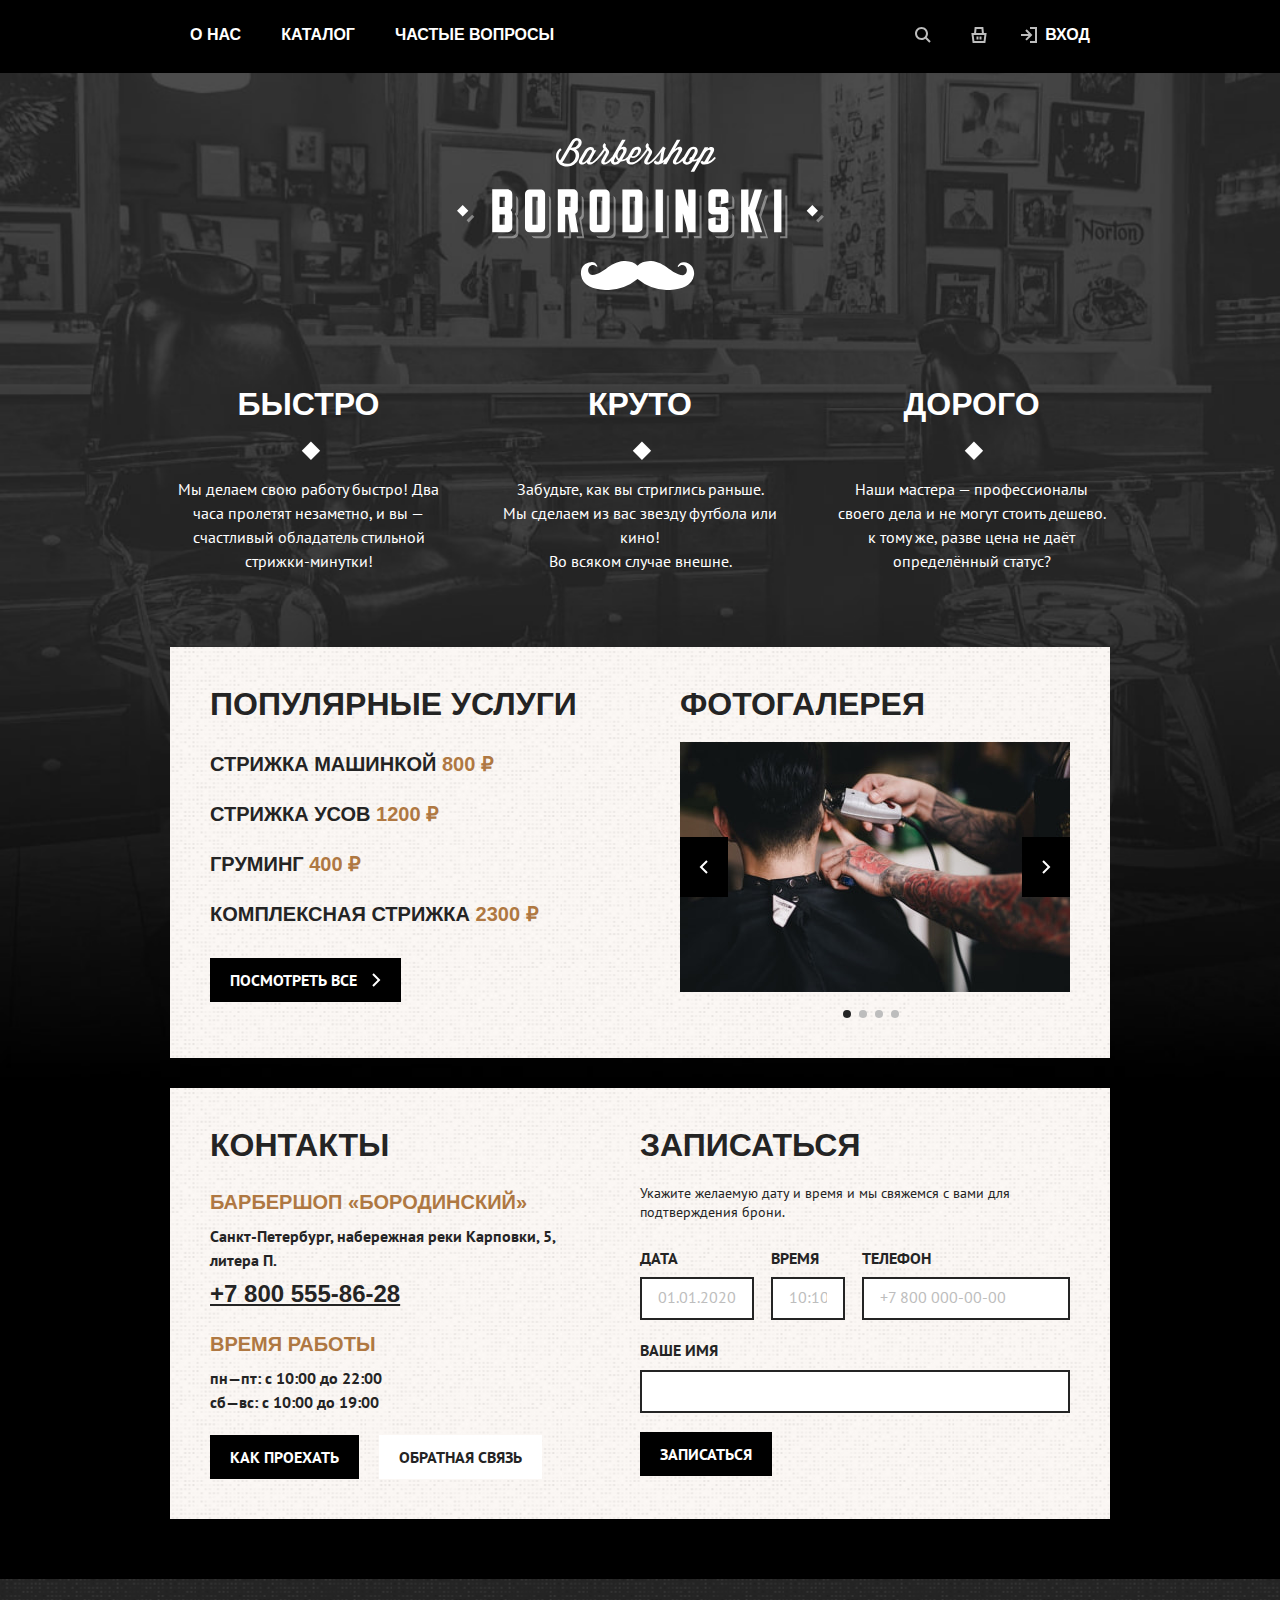
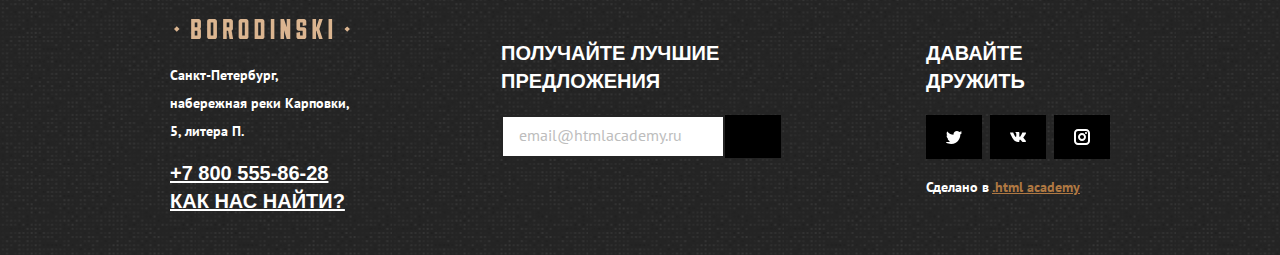
==== index.html @ 1efdefbc "Add icons to social buttons" ====
<!DOCTYPE html>
<html lang="ru">
  <head>
    <meta charset="utf-8">
    <meta name="viewport" content="width=device-width, initial-scale=1.0">
    <title>Барбершоп «Бородинский»</title>
    <link rel="stylesheet" href="/styles/styles.css">
  </head>

  <body>
    <header class="page-header">
      <nav class="nav">
        <h2 class="visually-hidden">Навигация по сайту</h2>

        <ul class="nav-list">
          <li class="nav-item">
            <a class="nav-link" href="#">О нас</a>
          </li>
          <li class="nav-item">
            <a class="nav-link" href="catalog.html">Каталог</a>
          </li>
          <li class="nav-item">
            <a class="nav-link" href="#">Частые вопросы</a>
          </li>
        </ul>

        <ul class="nav-list user-nav">
          <li class="nav-item">
            <a class="nav-link" href="#">
              <svg width="16" height="16" viewBox="0 0 16 16" fill="#bdbdbd" xmlns="http://www.w3.org/2000/svg">
                <g clip-path="url(#clip0_0_267)">
                <path fill-rule="evenodd" clip-rule="evenodd" d="M11 6.5C11 8.98528 8.98528 11 6.5 11C4.01472 11 2 8.98528 2 6.5C2 4.01472 4.01472 2 6.5 2C8.98528 2 11 4.01472 11 6.5ZM10.3347 11.7489C9.25973 12.5356 7.9341 13 6.5 13C2.91015 13 0 10.0899 0 6.5C0 2.91015 2.91015 0 6.5 0C10.0899 0 13 2.91015 13 6.5C13 7.9341 12.5356 9.25973 11.7489 10.3347L15.7071 14.2929L14.2929 15.7071L10.3347 11.7489Z"/>
                </g>
                <defs>
                <clipPath id="clip0_0_267">
                <rect width="16" height="16" fill="white"/>
                </clipPath>
                </defs>
              </svg>
              <span class="visually-hidden">Поиск</span>
            </a>
          </li>
          <li class="nav-item">
            <a class="nav-link" href="#">
              <svg width="16" height="16" viewBox="0 0 16 16" fill="#bdbdbd" xmlns="http://www.w3.org/2000/svg">
                <g clip-path="url(#clip0_0_392)">
                <path fill-rule="evenodd" clip-rule="evenodd" d="M3.09068 6L3.5759 0.90519L3.66211 0H4.5714H11.4285H12.3378L12.424 0.905191L12.9093 6H14.5H15.6328L15.4922 7.12403L14.4922 15.124L14.3828 16H13.5H2.49997H1.61719L1.50769 15.124L0.507692 7.12403L0.367188 6H1.49997H3.09068ZM5.09973 6H10.9002L10.5193 2H5.48068L5.09973 6ZM3.38275 14L2.63275 8H13.3672L12.6172 14H3.38275ZM8.49997 9.5V12.5H10.5V9.5H8.49997ZM5.49997 12.5L5.49997 9.5H7.49997L7.49997 12.5H5.49997Z"/>
                </g>
                <defs>
                <clipPath id="clip0_0_392">
                <rect width="16" height="16" fill="white"/>
                </clipPath>
                </defs>
              </svg>
              <span class="visually-hidden">Корзина</span>
            </a>
          </li>
          <li class="nav-item">
            <a class="nav-link login-link" href="#">Вход
              <svg class="navigation-icon" width="16" height="16" viewBox="0 0 16 16" fill="#bdbdbd" xmlns="http://www.w3.org/2000/svg">
                <g clip-path="url(#clip0_155308_415)">
                  <path fill-rule="evenodd" clip-rule="evenodd" d="M9 2H14V14H9V16H15H16V15V1V0H15H9V2ZM4.29289 3.70711L7.53553 6.94975H0V8.94975H7.53553L4.29289 12.1924L5.70711 13.6066L10.6569 8.65685L11.364 7.94975L10.6569 7.24264L5.70711 2.29289L4.29289 3.70711Z"/>
                </g>
                <defs>
                  <clipPath id="clip0_155308_415">
                  <rect width="16" height="16"/>
                  </clipPath>
                </defs>
              </svg>
            </a>
          </li>
        </ul>
      </nav>
    </header>

    <main class="index-main main-container">
      <div class="page-container">
        <h1 class="visually-hidden">Сайт Барбершопа «Бородинского»</h1>
        <img class="main-logo" src="/images/logo-main.svg" width="367" height="152" alt="Логотип сайта">

        <section class="advantages">
          <h2 class="visually-hidden">Наши преимущества</h2>

          <ul class="advantages-list">
            <li class="advantages-item">
              <h3 class="advantages-title">Быстро</h3>
              <p class="advantages-desc">Мы делаем свою работу быстро! Два часа пролетят незаметно, и вы — счастливый обладатель стильной стрижки-минутки!</p>
            </li>
            <li class="advantages-item">
              <h3 class="advantages-title">Круто</h3>
              <p class="advantages-desc">Забудьте, как вы стриглись раньше.<br> Мы сделаем из вас звезду футбола или кино!<br> Во всяком случае внешне.</p>
            </li>
            <li class="advantages-item">
              <h3 class="advantages-title">Дорого</h3>
              <p class="advantages-desc">Наши мастера — профессионалы своего дела и не могут стоить дешево. к тому же, разве цена не даёт определённый статус?</p>
            </li>
          </ul>
        </section>

        <div class="section-container">
          <section class="services">
            <h2 class="section-title">Популярные услуги</h2>

            <ul class="services-list">
              <li class="services-item">
                <span class="service-name">Стрижка машинкой</span>
                <span class="service-price">800 ₽</span>
              </li>
              <li class="services-item">
                <span class="service-name">Стрижка усов</span>
                <span class="service-price">1200 ₽</span>
              </li>
              <li class="services-item">
                <span class="service-name">Груминг</span>
                <span class="service-price">400 ₽</span>
              </li>
              <li class="services-item">
                <span class="service-name">Комплексная стрижка</span>
                <span class="service-price">2300 ₽</span>
              </li>
            </ul>

            <a class="button button-all" href="#">Посмотреть все</a>
          </section>

          <section class="gallery">
            <h2 class="section-title">Фотогалерея</h2>

            <div class="img-container">
              <img src="/images/example-photo.jpg" width="390" height="250" alt="Примеры работы">

              <div class="slider-buttons-container">
                <button class="slider-button slider-button-prev"></button>
                <button class="slider-button slider-button-next"></button>
              </div>
            </div>

            <ol class="gallery-pag">
              <li class="gallery-pag-item">
                <button class="pag-button pag-button-current" type="button">
                  <span class="visually-hidden">Первое фото</span>
                </button>
              </li>
              <li class="gallery-pag-item">
                <button class="pag-button" type="button">
                  <span class="visually-hidden">Второе фото</span>
                </button>
              </li>
              <li class="gallery-pag-item">
                <button class="pag-button" type="button">
                  <span class="visually-hidden">Третье фото</span>
                </button>
              </li>
              <li class="gallery-pag-item">
                <button class="pag-button" type="button">
                  <span class="visually-hidden">Четвертое фото</span>
                </button>
              </li>
            </ol>
          </section>
        </div>

        <div class="section-container">
          <section class="contacts">
            <h2 class="section-title">Контакты</h2>

            <h3 class="contacts-subtitle">Барбершоп «Бородинский»</h3>
            <address class="contacts-address">
              <p class="address-text">Санкт-Петербург, набережная реки Карповки, 5, литера П.</p>
              <a class="address-phone" href="tel:+78005558628">+7 800 555-86-28</a>
            </address>

            <h3 class="contacts-subtitle">Время работы</h3>
            <ul class="schedule-list">
              <li class="schedule-item">пн—пт: с 10:00 до 22:00</li>
              <li class="schedule-item">сб—вс: с 10:00 до 19:00</li>
            </ul>

            <a class="button" href="#" target="_blank">Как проехать</a>

            <a class="button button-feedback" href="#" target="_blank">Обратная связь</a>
          </section>

          <section class="appointment">
            <h2 class="section-title">Записаться</h2>
            <p class="appointment-desc">Укажите желаемую дату и время и мы свяжемся с вами для подтверждения брони.</p>

            <form class="appointment-form"  action="http://echo.htmlacademy.ry" method="post">
              <div class="field-group">
                <label class="appointment-label" for="date">Дата
                  <span class="info-icon"></span>
                  <span class="visually-hidden">Дополнительная информация</span>
                </label>
                <input class="field" id="date" type="text" name="date" placeholder="01.01.2020">
              </div>

              <div class="field-group">
                <label class="appointment-label" for="time">Время
                  <span class="info-icon"></span>
                  <span class="visually-hidden">Дополнительная информация</span>
                </label>
                <input class="field" id="time" type="text" name="time" placeholder="10:10">
              </div>

              <div class="field-group">
                <label class="appointment-label" for="phone">Телефон</label>
                <input class="field" id="phone" type="text" name="phone" placeholder="+7 800 000-00-00" required>
              </div>

              <div class="field-group name-field">
                <label class="appointment-label" for="name">Ваше имя</label>
                <input class="field" id="name" type="text" name="name">
              </div>

              <button class="button" type="submit">Записаться</button>
            </form>
          </section>
        </div>
      </div>
    </main>

    <footer class="footer">
      <div class="footer-container">
        <section class="footer-contacts">
          <h2 class="visually-hidden">Наши контакты</h2>
          <img class="footer-logo" src="/images/logo-dark.svg" width="184" height="21" alt="Логотип Барбершопа «Бородинского»">

          <address class="footer-address">
            <p>Санкт-Петербург, набережная реки Карповки, 5, литера П.</p>
            <a href="tel:+78005558628">+7 800 555-86-28</a>
          </address>

          <a class="footer-map" href="#" target="_blank">Как нас найти?</a>
        </section>

        <section class="subscribe">
          <h2 class="visually-hidden">Подписка</h2>
          <p class="footer-title">Получайте лучшие предложения</p>

          <form class="subscribe-form" action="https://echo.htmlacademy.ru">
            <label class="visually-hidden" for="email">Введите ваш email</label>
            <input class="field" type="email" id="email" name="email" placeholder="email@htmlacademy.ru" required>

            <button class="button subscribe-button" type="submit">
              <span class="visually-hidden">Подписаться на предложения</span>
            </button>
          </form>
        </section>

        <section class="socials">
          <h2 class="visually-hidden">Социальные сети</h2>
          <p class="footer-title">Давайте дружить</p>

          <div class="socials-buttons">
            <a class="button button-tw" href="#" target="_blank">
              <svg width="16" height="13" viewBox="0 0 16 13" fill="#ffffff" xmlns="http://www.w3.org/2000/svg">
                <path d="M15.5185 1.50029C15.269 1.61093 15.0126 1.7043 14.7505 1.78011C15.0608 1.42925 15.2973 1.01641 15.4417 0.564652C15.474 0.463389 15.4405 0.352549 15.3573 0.286321C15.2741 0.220042 15.1586 0.212103 15.0671 0.266345C14.5106 0.596408 13.9102 0.833609 13.2806 0.972314C12.6465 0.352651 11.7852 0 10.8948 0C9.01523 0 7.4861 1.52908 7.4861 3.40855C7.4861 3.55658 7.49548 3.70379 7.51402 3.84894C5.1817 3.64416 3.0134 2.49781 1.52443 0.671343C1.47136 0.606242 1.38962 0.571157 1.30592 0.577867C1.22218 0.584423 1.14693 0.631648 1.10463 0.704227C0.802632 1.22242 0.642978 1.81509 0.642978 2.41811C0.642978 3.23942 0.936214 4.01869 1.4542 4.62759C1.2967 4.57304 1.14386 4.50487 0.997986 4.42389C0.91967 4.3803 0.824093 4.38097 0.74629 4.42558C0.668435 4.47019 0.619622 4.55225 0.617573 4.64193C0.617215 4.65704 0.617215 4.67215 0.617215 4.68747C0.617215 5.91343 1.27703 7.01717 2.28582 7.61875C2.19915 7.6101 2.11254 7.59755 2.02649 7.5811C1.93777 7.56415 1.84655 7.59524 1.78673 7.6629C1.7268 7.73051 1.70698 7.82476 1.73458 7.91081C2.10798 9.07658 3.06933 9.93406 4.23152 10.1955C3.26761 10.7992 2.16529 11.1155 1.00813 11.1155C0.766675 11.1155 0.52384 11.1013 0.286178 11.0731C0.168116 11.0591 0.0552263 11.1288 0.0150184 11.2411C-0.0251895 11.3534 0.0174257 11.4787 0.117869 11.543C1.60443 12.4962 3.32333 13 5.08864 13C8.55901 13 10.73 11.3635 11.9401 9.99066C13.449 8.27883 14.3144 6.013 14.3144 3.77421C14.3144 3.68068 14.313 3.58624 14.3101 3.49209C14.9055 3.04356 15.418 2.50072 15.8351 1.87681C15.8985 1.78205 15.8916 1.65682 15.8182 1.56959C15.7449 1.48231 15.6227 1.45409 15.5185 1.50029Z"/>
              </svg>
              <span class="visually-hidden">Твиттер</span>
            </a>
            <a class="button button-vk" href="#" target="_blank">
              <svg width="16" height="10" viewBox="0 0 16 10" fill="#ffffff" xmlns="http://www.w3.org/2000/svg">
                <path d="M15.9151 9.02702C15.8955 8.98052 15.8775 8.94297 15.8612 8.91257C15.5836 8.36534 15.0529 7.69293 14.2692 6.89534L14.2529 6.87746L14.2447 6.86852L14.2365 6.85958H14.2284C13.8724 6.4876 13.6471 6.23903 13.554 6.11206C13.3809 5.86885 13.3434 5.62206 13.4365 5.37348C13.5034 5.18571 13.7532 4.78691 14.1859 4.17888C14.4145 3.85699 14.5941 3.59768 14.728 3.40275C15.6897 2.00429 16.1061 1.11013 15.9771 0.720274L15.9281 0.629069C15.8955 0.573632 15.8089 0.523558 15.6701 0.47885C15.5314 0.432354 15.3534 0.425201 15.1362 0.455603L12.7376 0.473486C12.6984 0.459179 12.6429 0.459179 12.5711 0.47885C12.4992 0.496734 12.4633 0.505675 12.4633 0.505675L12.4208 0.528924L12.3882 0.555748C12.3604 0.573631 12.3294 0.605821 12.2967 0.652318C12.2641 0.697026 12.2363 0.750675 12.2135 0.811478C11.9522 1.54827 11.6551 2.2314 11.322 2.86447C11.1162 3.2418 10.9284 3.56907 10.7554 3.84626C10.5839 4.12345 10.4386 4.32731 10.3227 4.45786C10.2067 4.58841 10.1006 4.69392 10.0059 4.77261C9.9112 4.85129 9.83936 4.88527 9.78874 4.87275C9.73812 4.86023 9.69077 4.84772 9.64669 4.83699C9.56831 4.78155 9.50626 4.70823 9.45891 4.61345C9.41156 4.51866 9.3789 4.40064 9.36258 4.25757C9.34625 4.1145 9.33645 3.99111 9.33319 3.88739C9.32992 3.78367 9.33155 3.63702 9.33808 3.44925C9.34461 3.26148 9.34625 3.13272 9.34625 3.06655C9.34625 2.83586 9.35115 2.5837 9.35931 2.31367C9.36747 2.04363 9.37401 1.82903 9.38054 1.66987C9.38544 1.5125 9.3887 1.3444 9.3887 1.16735C9.3887 0.99031 9.3789 0.85261 9.35931 0.752464C9.33972 0.652318 9.31033 0.55396 9.27277 0.460967C9.23358 0.366186 9.17643 0.292865 9.10133 0.242792C9.02622 0.190931 8.93315 0.1498 8.82211 0.119398C8.52821 0.0460773 8.15266 0.00673414 7.6971 0.00136918C6.66353 -0.0111491 6.0006 0.0621721 5.7067 0.221333C5.59077 0.2875 5.48463 0.378705 5.38993 0.494946C5.29033 0.62907 5.27563 0.70239 5.34748 0.71312C5.68057 0.768558 5.91733 0.899106 6.05612 1.10476L6.10674 1.21385C6.14593 1.29254 6.18511 1.43381 6.22267 1.63411C6.26186 1.8344 6.28635 2.05615 6.29778 2.29936C6.32553 2.74286 6.32553 3.12378 6.29778 3.44031C6.27002 3.75684 6.24389 4.00363 6.2194 4.17888C6.19491 4.35593 6.15735 4.49899 6.10674 4.60808C6.05612 4.71717 6.02346 4.78512 6.00714 4.80837C5.99081 4.83341 5.97611 4.84772 5.96631 4.85308C5.89447 4.88348 5.81936 4.89958 5.74099 4.89958C5.66261 4.89958 5.56954 4.85666 5.45851 4.77261C5.34748 4.68677 5.23155 4.57053 5.11235 4.4221C4.99316 4.27366 4.85763 4.06443 4.70741 3.79618C4.55719 3.52794 4.40208 3.2114 4.24043 2.84659L4.10654 2.58191C4.02326 2.41202 3.90896 2.16345 3.76528 1.83797C3.62159 1.5125 3.4926 1.19776 3.38156 0.893741C3.33748 0.76677 3.27053 0.668413 3.18236 0.602245L3.13991 0.57542C3.11215 0.550383 3.06806 0.525347 3.00602 0.498522C2.9456 0.471697 2.88029 0.452026 2.81498 0.439508L0.532298 0.457391C0.298806 0.457391 0.140422 0.514617 0.0571486 0.630858L0.0244923 0.686296C0.00816409 0.716697 0 0.764982 0 0.832938C0 0.899106 0.0163282 0.981368 0.0506173 1.07973C0.383712 1.93812 0.746198 2.76432 1.13807 3.56191C1.52995 4.3595 1.86958 5.00151 2.15858 5.48793C2.44759 5.97436 2.7415 6.43395 3.04194 6.86494C3.34238 7.29771 3.53995 7.57311 3.63792 7.69472C3.73589 7.81633 3.811 7.90753 3.86651 7.96833L4.07551 8.18651C4.2094 8.33315 4.40534 8.50662 4.66333 8.71049C4.92131 8.91435 5.20705 9.11465 5.52219 9.31315C5.83569 9.50987 6.20144 9.6726 6.61781 9.796C7.03418 9.92118 7.43912 9.97125 7.83426 9.94621H8.79272C8.98703 9.92833 9.13398 9.86038 9.23358 9.74592L9.26624 9.69943C9.2891 9.66366 9.30869 9.60643 9.32829 9.53132C9.34788 9.45443 9.35768 9.37216 9.35768 9.28096C9.35278 9.01987 9.37074 8.78381 9.41156 8.57457C9.45238 8.36534 9.49973 8.20618 9.55362 8.10067C9.60587 7.99337 9.66628 7.90395 9.73323 7.83242C9.80017 7.7591 9.84752 7.71439 9.87528 7.70009C9.90304 7.68399 9.92426 7.67505 9.94223 7.6679C10.0761 7.61961 10.2329 7.66611 10.4125 7.80917C10.5937 7.95224 10.7619 8.12928 10.9203 8.33852C11.0787 8.54775 11.2681 8.78381 11.4901 9.0449C11.7122 9.306 11.9065 9.50092 12.0731 9.62968L12.2396 9.73877C12.3506 9.81209 12.496 9.87826 12.6723 9.93906C12.8503 9.99987 13.0054 10.016 13.1393 9.98377L15.2717 9.948C15.4824 9.948 15.6473 9.91045 15.7632 9.83355C15.8792 9.75665 15.9494 9.67439 15.9722 9.58319C15.9951 9.49198 15.9951 9.38826 15.9771 9.27202C15.9543 9.15399 15.9347 9.07173 15.9151 9.02702Z"/>
              </svg>
              <span class="visually-hidden">Вконтакте</span>
            </a>
            <a class="button button-insta" href="#" target="_blank">
              <svg width="16" height="16" viewBox="0 0 16 16" fill="#ffffff" xmlns="http://www.w3.org/2000/svg">
                <g clip-path="url(#clip0_0_655)">
                <path fill-rule="evenodd" clip-rule="evenodd" d="M12 2H4C2.89543 2 2 2.89543 2 4V12C2 13.1046 2.89543 14 4 14H12C13.1046 14 14 13.1046 14 12V4C14 2.89543 13.1046 2 12 2ZM4 0C1.79086 0 0 1.79086 0 4V12C0 14.2091 1.79086 16 4 16H12C14.2091 16 16 14.2091 16 12V4C16 1.79086 14.2091 0 12 0H4ZM6 8C6 9.10457 6.89543 10 8 10C9.10457 10 10 9.10457 10 8C10 6.89543 9.10457 6 8 6C6.89543 6 6 6.89543 6 8ZM8 4C5.79086 4 4 5.79086 4 8C4 10.2091 5.79086 12 8 12C10.2091 12 12 10.2091 12 8C12 5.79086 10.2091 4 8 4ZM12 5C12.5523 5 13 4.55228 13 4C13 3.44772 12.5523 3 12 3C11.4477 3 11 3.44772 11 4C11 4.55228 11.4477 5 12 5Z"/>
                </g>
                <defs>
                <clipPath id="clip0_0_655">
                <rect width="16" height="16" fill="white"/>
                </clipPath>
                </defs>
              </svg>
              <span class="visually-hidden">Инстаграм</span>
            </a>
          </div>

          <p class="copy">Сделано в
            <a href="#">.html academy</a>
          </p>
        </section>
      </div>
    </footer>
  </body>
</html>
---- styles/styles.css ----
@font-face {
  font-family: "PT Sans";
  font-style: normal;
  font-weight: 400;
  src: url("/fonts/ptsans-400.woff2") format("woff2");
  font-display: swap;
}

@font-face {
  font-family: "PT Sans";
  font-style: normal;
  font-weight: 700;
  src: url("/fonts/ptsans-700.woff2") format("woff2");
  font-display: swap;
}

@font-face {
  font-family: "PT Sans Narrow";
  font-style: normal;
  font-weight: 400;
  src: url("/fonts/ptsansnarrow-400.woff2") format("woff2");
  font-display: swap;
}

@font-face {
  font-family: "PT Sans Narrow";
  font-style: normal;
  font-weight: 700;
  src: url("/fonts/ptsansnarrow-700.woff2") format("woff2");
  font-display: swap;
}

img {
  max-width: 100%;
  object-fit: contain;
}

*,
*::before,
*::after {
  box-sizing: border-box;
}

:root {
  --basic-white: #ffffff;
  --basic-black: #000000;
  --basic-extra-light: #f6f6f6;
  --basic-dark: #595959;
  --basic-extra-dark: #242424;
  --basic-neutral: #bdbdbd;
  --special-neutral: #af7842;
  --special-dark: #814B18;
}

html {
  height: 100%;
}

body {
  min-width: 1020px;
  min-height: 100%;
  display: flex;
  flex-direction: column;
  margin: 0;

  font-family: "PT Sans", sans-serif;
  font-size: 16px;
  line-height: 150%;
  font-weight: 400;
  background-color: var(--basic-black);
  color: var(--basic-white);
}

.main-container {
  flex-grow: 1;
}

.button {
  display: inline-block;
  padding: 14px 20px;
  background-color: var(--basic-black);
  border: none;

  font-family: "PT Sans" ,sans-serif;
  font-size: 16px;
  line-height: 100%;
  font-weight: 700;
  color: var(--basic-white);
  text-align: center;
  text-decoration: none;
  text-transform: uppercase;
}

.visually-hidden {
  position: absolute;
  width: 1px;
  height: 1px;
  margin: -1px;
  padding: 0;
  border: 0;
  white-space: nowrap;
  clip:rect(0 0 0 0);
  clip-path: inset(100%);
  overflow: hidden;
}


/* Navigation */

.page-header {
  font-family: "PT Sans Narrow", sans-serif;
  font-weight: 700;
  line-height: 140%;
  text-transform: uppercase;
}

.nav {
  display: flex;
  width: 940px;
  margin: 0 auto;
}

.nav-list {
  display: flex;
  flex-wrap: wrap;
  max-width: 410px;
  margin: 0;
  padding: 0;
  list-style-type: none;
}

.nav-list:not(.user-nav) {
  margin-right: 20px;
}

.nav .logo {
  margin-right: 102px;
}

.user-nav {
  max-width: 270px;
  margin-left: auto;
}

.nav-link {
  position: relative;
  display: block;
  padding: 24px 20px;
  color: inherit;
  text-decoration: none;
}

.user-nav .nav-link {
  padding: 27px 20px;
  min-width: 16px;
  min-height: 16px;
  line-height: 16px;
}

.user-nav .login-link {
  padding-left: 38px;
}

.navigation-icon {
  position: absolute;
  top: 0;
  bottom: 0;
  left: 0;
  right: 0;
  margin: auto;
}

.login-link .navigation-icon {
  left: 14px;
  right: auto;
  margin: auto 0;
}


/* Main */

.index-main {
  margin-bottom: 30px;
  padding-top: 65px;

  background-color: var(--basic-black);
  background-image: url("/images/backgrounds/background-image.jpg");
  background-size: 100% auto;
  background-repeat: no-repeat;
}

.page-container {
  width: 940px;
  margin: 0 auto;
}

.main-logo {
  display: block;
  margin: 0 auto;
  margin-bottom: 65px;
}

/* Advantages */

.advantages {
  margin-bottom: 58px;
}

.advantages-list {
  display: grid;
  grid-template-columns: repeat(3, 277px);
  justify-content: space-between;
  row-gap: 20px;
  margin: 0;
  padding: 0;
  list-style-type: none;
}

.advantages-item {
  text-align: center;
}

.advantages-title {
  position: relative;
  margin-bottom: 55px;
  font-family: "PT Sans Narrow", sans-serif;
  font-size: 32px;
  line-height: 110%;
  font-weight: 700;
  text-transform: uppercase;
}

.advantages-title::before {
  content: "";
  position: absolute;
  left: 50%;
  bottom: -40px;
  width: 13.4px;
  height: 13.4px;
  background-color: var(--basic-white);
  transform: rotate(45deg) translateX(-50%);
}

/* Services */

.section-container {
  display: flex;
  justify-content: space-between;
  width: 940px;
  margin-bottom: 30px;
  padding: 40px;

  background-color: var(--basic-white);
  background-image: url(/images/backgrounds/bg-noise-light.jpg);

  font-weight: 700;
  color: var(--basic-extra-dark);
}

.services {
  width: 390px;
  font-family: "PT Sans Narrow", sans-serif;
  font-size: 20px;
  line-height: 140%;
  text-transform: uppercase;
}

.section-title {
  margin: 0;
  margin-bottom: 28px;

  font-family: "PT Sans Narrow", sans-serif;
  font-size: 32px;
  line-height: 110%;
  text-transform: uppercase;
}

.services-list {
  margin: 0;
  margin-bottom: 30px;
  padding: 0;
  list-style-type: none;
}

.services-item:not(:last-child) {
  margin-bottom: 22px;
}

.service-price {
  color: var(--special-neutral);
}

.button-all {
  padding-right: 44px;
  background-image: url(/images/icons/arrow-right.svg);
  background-repeat: no-repeat;
  background-position: center right 20px;

  line-height: 100%;
}


/* Gallery */

.gallery {
  width: 390px;
}

.gallery .section-title {
  margin-bottom: 20px;
}

.img-container {
  position: relative;
}

.gallery img {
  display: block;
  margin-bottom: 16px;
}

.slider-buttons-container {
  position: absolute;
  top: 50%;
  transform: translateY(-50%);
  display: flex;
  width: 100%;
  justify-content: space-between;
}

.slider-button {
  display: block;
  width: 48px;
  height: 60px;
  background-color: var(--basic-black);
  border: none;
  cursor: pointer;
}

.slider-button-prev {
  background-image: url(/images/icons/arrow-left.svg);
  background-repeat: no-repeat;
  background-position: center;
}

.slider-button-next {
  background-image: url(/images/icons/arrow-right.svg);
  background-repeat: no-repeat;
  background-position: center;
}

/* Gallery pagination */

.gallery-pag {
  display: flex;
  flex-wrap: wrap;
  justify-content: center;
  margin: 0;
  padding: 0;
  list-style-type: none;
}

.gallery-pag-item {
  margin-right: 8px;
  line-height: 8px;
}

.pag-button {
  width: 8px;
  height: 8px;
  padding: 0;
  border-radius: 50%;
  background-color: var(--basic-neutral);
  border: none;
  cursor: pointer;
}

.pag-button-current {
  background-color: var(--basic-extra-dark);
}

/* Contacts */

.contacts {
  width: 350px;
}

.contacts .section-title {
  margin-bottom: 24px;
}

.contacts-subtitle {
  margin: 0;
  margin-bottom: 8px;

  font-family: "PT Sans Narrow", sans-serif;
  font-size: 20px;
  line-height: 140%;
  color: var(--special-neutral);
  text-transform: uppercase;
}

.contacts-address {
  margin-bottom: 22px;

  font-style: normal;
}

.address-text {
  margin: 0;
  margin-bottom: 8px;
}

.address-phone {
  font-family: "PT Sans Narrow", sans-serif;
  font-size: 24px;
  line-height: 120%;
  color: inherit;
}

.schedule-list {
  margin: 0;
  margin-bottom: 21px;
  padding: 0;
  list-style-type: none;
}

.contacts .button {
  display: inline-block;
  margin-right: 16px;
}

.button-feedback {
  background-color: var(--basic-white);
  color: var(--basic-extra-dark);
}

/* Appointment */

.appointment {
  width: 430px;
}

.appointment .section-title {
  margin-bottom: 20px;
}

.appointment-desc {
  margin-bottom: 24px;

  font-size: 14px;
  line-height: 140%;
  font-weight: 400;
}

.appointment-form {
  display: grid;
  grid-template-columns: 114px 74px 208px;
  row-gap: 19px;
  column-gap: 17px;
  width: 100%;
}

.field-group {
  display: flex;
  flex-direction: column;
}

.appointment-label {
  align-self: flex-start;

  margin-bottom: 8px;
  padding-right: 24px;

  line-height: 140%;
  text-transform: uppercase;
}

.name-field {
  grid-column: 1/4;
}

.appointment-form .button {
  grid-column: 1/4;
  justify-self: start;
}

.field {
  padding: 12px 16px;
  border: 2px solid #242424;
}

.field::placeholder {
  font-family: "PT Sans", sans-serif;
  font-size: 16px;
  line-height: 150%;
  color: var(--basic-neutral);
}



/* Catalog */

.catalog-main {
  padding-top: 40px;
  background-color: var(--basic-extra-light);
  background-image: url(/images/backgrounds/bg-noise-light.jpg);
  font-weight: 700;
  color: var(--basic-extra-dark);
}

.catalog-main-header {
  width: 940px;
  margin: 0 auto;
  margin-bottom: 32px;
}

.catalog-main-title {
  font-family: "PT Sans Narrow", sans-serif;
  font-size: 32px;
  line-height: 110%;
  text-transform: uppercase;
}

.breadscrumbs {
  display: flex;
  margin: 0;
  padding: 0;
  list-style-type: none;
}

.breadscrumbs-item {
  margin-right: 32px;
}

.breadscrumbs-link {
  line-height: 140%;
  font-weight: 400;
  color: inherit;
}

.breadscrumbs-link-current {
  color: var(--basic-dark);
}


.catalog-main-container {
  display: flex;
  width: 940px;
  margin: 0 auto;
  margin-bottom: 60px;
}

/* Filters */

.filters-form {
  width: 220px;
  margin-right: 20px;
}

.filter-group {
  display: flex;
  flex-direction: column;
  margin-bottom: 40px;
  padding: 0;
  border: none;
}

.filter-group-title {
  margin-bottom: 22px;

  font-family: "PT Sans Narrow", sans-serif;
  font-size: 20px;
  line-height: 140%;
  text-transform: uppercase;
}

.price-fields-container {
  display: flex;
  font-weight: 400;
}

.price-field {
  max-width: 50px;
}

.control-group {
  margin-bottom: 16px;
  padding-left: 36px;

  line-height: 140%;
}

.control {
  display: none;
}

/* Sorting */

.sorting-container {
  display: flex;
  justify-content: space-between;
  margin-bottom: 16px;
  padding: 16px;

  background-color: var(--basic-white);
  box-shadow: 0 4px 8px rgb(79, 70, 60, 0.16);
}

.sorting-select {
  width: 260px;
  padding: 10px 16px;
  padding-right: 32px;

  font-size: 16px;
  line-height: 150%;
  font-weight: 700;
  appearance: none;
}

.view-buttons-container {
  display: flex;
  max-width: 400px;
}

.view-button {
  display: block;
  width: 56px;
  height: 44px;
  padding: 14px 20px;

  outline: 1px solid black;
}

.view-button-current {
  background-color: var(--basic-black);
}

/* Cards */

.cards-container {
  width: 700px;
}

.cards-list {
  display: grid;
  grid-template-columns: repeat(3, 220px);
  gap: 20px;

  margin: 0;
  margin-bottom: 24px;
  padding: 0;

  list-style-type: none;
}

.cards-item {
  display: grid;
  grid-template-columns: 16px 1fr 16px;
  grid-template-rows: min-content min-content auto min-content;
  padding-bottom: 16px;

  background-color: var(--basic-white);
  box-shadow: 0 4px 8px rgb(79, 70, 60, 0.16);
}

.card-img {
  display: block;
  grid-column: 1/-1;
  margin-bottom: 16px;
  order: -1;
}

.card-title {
  grid-column: 2/3;
  margin: 0;
  margin-bottom: 8px;

  font-size: inherit;
}

.card-price {
  grid-column: 2/3;
  margin: 0;
  margin-bottom: 16px;

  font-family: "PT Sans Narrow", sans-serif;
  font-size: 24px;
  line-height: 120%;
  color: var(--special-dark);
}

.cards-item .button {
  grid-column: 2/3;

  align-self: end;
}

/* Pagination */

.pag-container {
  display: flex;
  justify-content: space-between;
  padding: 16px;
  padding-bottom: 8px;
  align-items: flex-start;

  background-color: var(--basic-white);
  box-shadow: 0 4px 8px rgb(79, 70, 60, 0.16);
}

.pag-list {
  display: flex;
  flex-wrap: wrap;
  margin: 0;
  margin-right: 10px;
  padding: 0;
  list-style-type: none;
}

.pag-item {
  margin-right: 8px;
  margin-bottom: 8px;

  line-height: 100%;
}

.pag-item .button {
  display: block;
  min-width: 50px;
  min-height: 44px;
  text-decoration: none;
}

.pag-item .button-prev {
  min-width: 56px;
  background-image: url(/images/icons/arrow-left.svg);
  background-repeat: no-repeat;
  background-position: center;
}

.pag-item .button-next {
  min-width: 56px;
  background-image: url(/images/icons/arrow-right.svg);
  background-repeat: no-repeat;
  background-position: center;
}

.show-more-button {
  min-width: 155px;
}


/* Footer */

.footer {
  background-image: url("/images/backgrounds/bg-noise-dark.jpg");

  font-family: "PT Sans Narrow", sans-serif;
  font-size: 20px;
  line-height: 140%;
  font-weight: 700;
}

.footer-container {
  display: flex;
  width: 940px;
  margin: 0 auto;
  padding: 40px 0;
}

/* Contacts */

.footer-contacts {
  width: 184px;
  margin-right: 147px;
}

.footer-address {
  font-style: normal;
}

.footer-address p {
  font-family: "PT Sans", sans-serif;
  font-size: 14px;
}

.footer-address a,
.footer-map {
  color: inherit;
  text-transform: uppercase;
}

/* Subscribe */

.subscribe {
  width: 280px;
}

.footer-title {
  text-transform: uppercase;
}

.subscribe-form {
  display: grid;
  grid-template-columns: 1fr auto;
}

.subscribe-button {
  min-width: 56px;
  background-image: url(/images/icons/arrow-tail.svg);
  background-repeat: no-repeat;
  background-position: center;
}

/* Socials */

.socials {
  width: 184px;
  margin-left: auto;
}

.socials-buttons {
  display: grid;
  grid-template-columns: repeat(3, auto);
  gap: 8px;
}

.socials-buttons .button {
  position: relative;
  width: 56px;
  height: 44px;
  padding: 14px 20px;
  line-height: 16px;
}

.socials-buttons svg {
  position: absolute;
  top: 0;
  right: 0;
  bottom: 0;
  left: 0;
  margin: auto;
}

.copy {
  font-family: "PT Sans", sans-serif;
  font-size: 14px;
}

.copy a {
  color: var(--special-neutral);
}
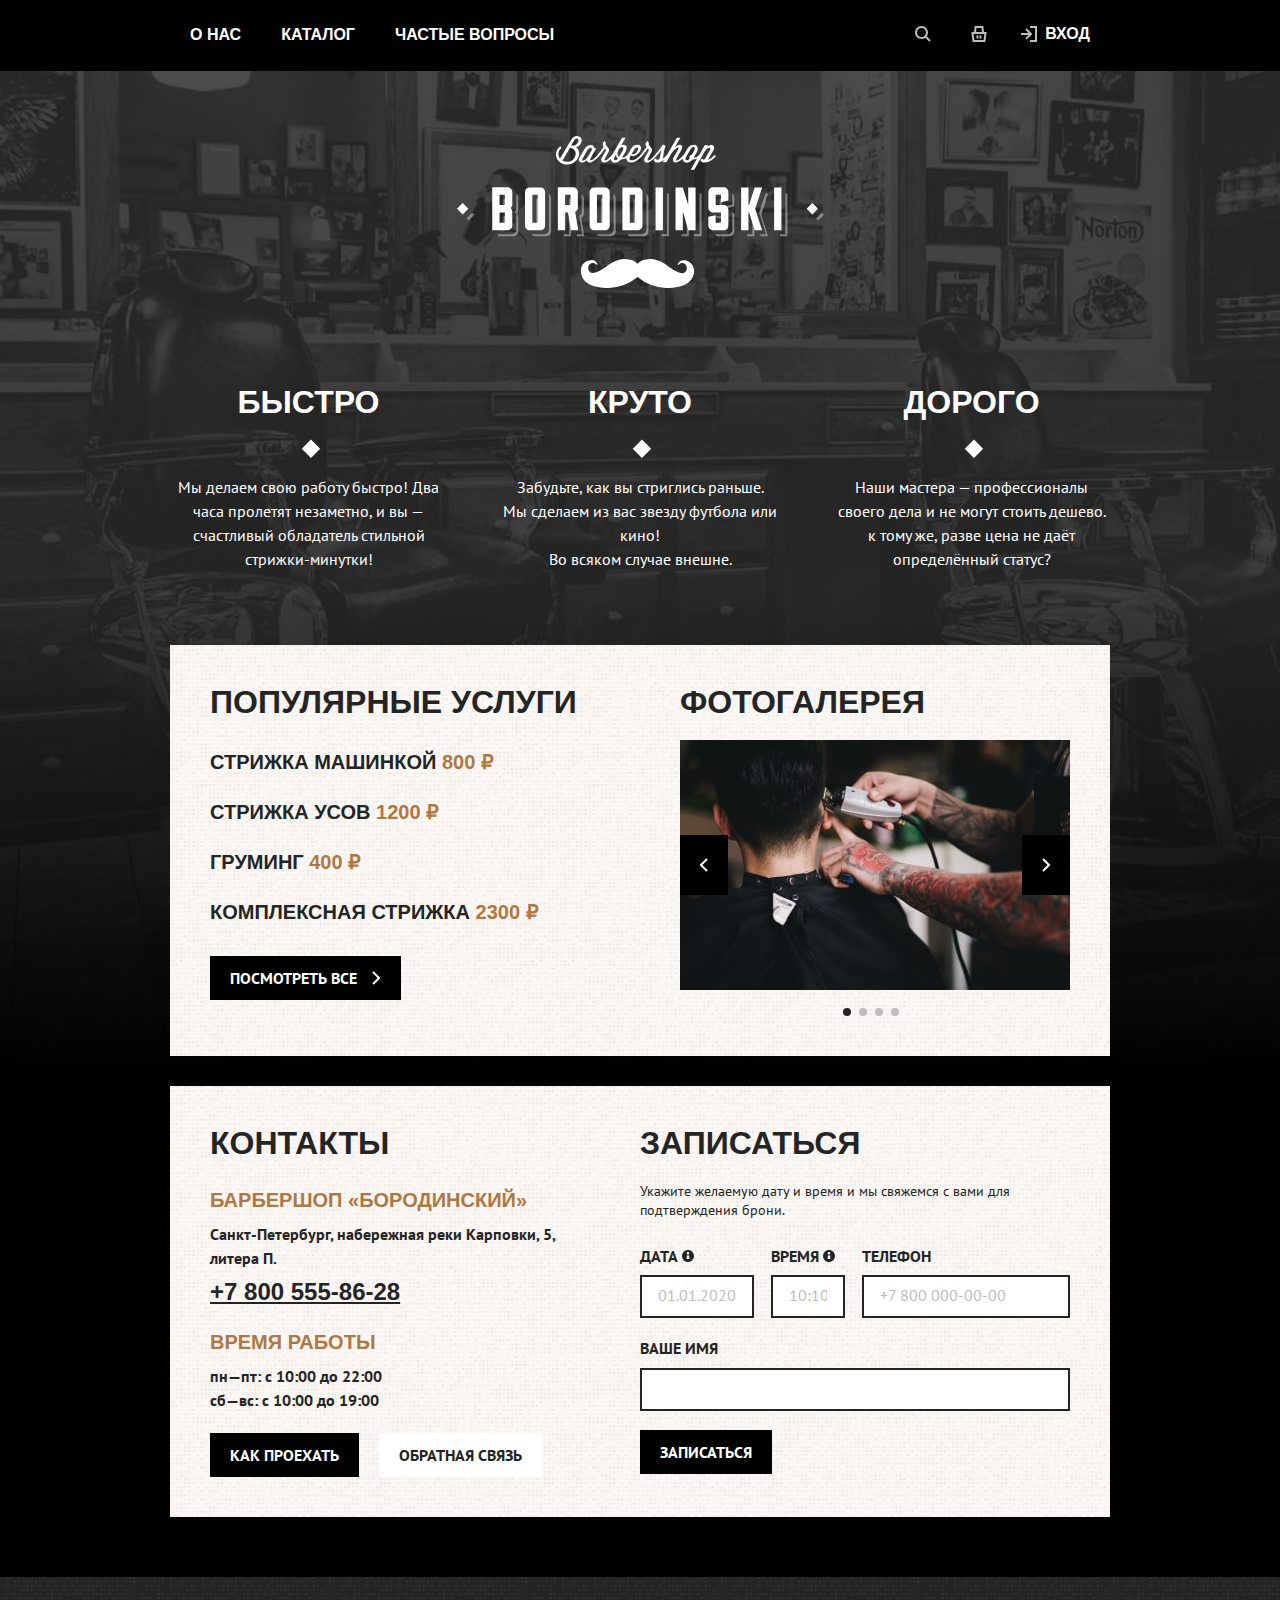
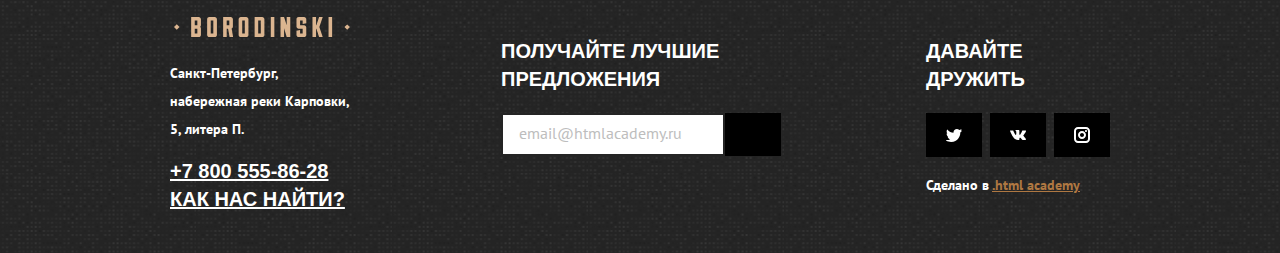
==== commit 53811cec: "Add info-icon in appoinment form" ====
--- a/index.html
+++ b/index.html
@@ -188,7 +188,11 @@
             <form class="appointment-form"  action="http://echo.htmlacademy.ry" method="post">
               <div class="field-group">
                 <label class="appointment-label" for="date">Дата
-                  <span class="info-icon"></span>
+                  <span class="info-icon">
+                    <svg width="12" height="12" viewBox="0 0 12 12" fill="#242424" xmlns="http://www.w3.org/2000/svg">
+                      <path fill-rule="evenodd" clip-rule="evenodd" d="M6 12C9.31371 12 12 9.31371 12 6C12 2.68629 9.31371 0 6 0C2.68629 0 0 2.68629 0 6C0 9.31371 2.68629 12 6 12ZM7.27273 3.27273C7.27273 3.97564 6.70291 4.54545 6 4.54545C5.29709 4.54545 4.72727 3.97564 4.72727 3.27273C4.72727 2.56982 5.29709 2 6 2C6.70291 2 7.27273 2.56982 7.27273 3.27273ZM7.27273 5.5V9.00001H4.72727V5.5H7.27273Z"/>
+                    </svg>
+                  </span>
                   <span class="visually-hidden">Дополнительная информация</span>
                 </label>
                 <input class="field" id="date" type="text" name="date" placeholder="01.01.2020">
@@ -196,7 +200,11 @@
 
               <div class="field-group">
                 <label class="appointment-label" for="time">Время
-                  <span class="info-icon"></span>
+                  <span class="info-icon">
+                    <svg width="12" height="12" viewBox="0 0 12 12" fill="#242424" xmlns="http://www.w3.org/2000/svg">
+                      <path fill-rule="evenodd" clip-rule="evenodd" d="M6 12C9.31371 12 12 9.31371 12 6C12 2.68629 9.31371 0 6 0C2.68629 0 0 2.68629 0 6C0 9.31371 2.68629 12 6 12ZM7.27273 3.27273C7.27273 3.97564 6.70291 4.54545 6 4.54545C5.29709 4.54545 4.72727 3.97564 4.72727 3.27273C4.72727 2.56982 5.29709 2 6 2C6.70291 2 7.27273 2.56982 7.27273 3.27273ZM7.27273 5.5V9.00001H4.72727V5.5H7.27273Z"/>
+                    </svg>
+                  </span>
                   <span class="visually-hidden">Дополнительная информация</span>
                 </label>
                 <input class="field" id="time" type="text" name="time" placeholder="10:10">
--- a/styles/styles.css
+++ b/styles/styles.css
@@ -134,6 +134,7 @@
 }
 
 .nav .logo {
+  margin-top: 27px;
   margin-right: 102px;
 }
 
@@ -150,8 +151,18 @@
   text-decoration: none;
 }
 
+.nav-link-current::after {
+  position: absolute;
+  content: "";
+  left: 20px;
+  right: 20px;
+  bottom: 0;
+  height: 4px;
+  background-color: var(--basic-white);
+}
+
 .user-nav .nav-link {
-  padding: 27px 20px;
+  padding: 26px 20px;
   min-width: 16px;
   min-height: 16px;
   line-height: 16px;
@@ -467,6 +478,7 @@
 }
 
 .appointment-label {
+  position: relative;
   align-self: flex-start;
 
   margin-bottom: 8px;
@@ -474,6 +486,39 @@
 
   line-height: 140%;
   text-transform: uppercase;
+}
+
+.info-icon {
+  position: absolute;
+  margin-left: 4px;
+}
+
+.info-icon:hover svg {
+  fill: #af7842;
+}
+
+.info-icon::before {
+  display: none;
+  position: absolute;
+  content: "Укажите желаемую дату и время и мы свяжемся с вами для подтверждения брони";
+  top: -50%;
+  transform: translateX(-50%) translateY(-90%);
+
+  width: 160px;
+  padding: 5px 8px;
+
+  background-color: var(--basic-extra-dark);
+  border-radius: 8px;
+
+  font-size: 14px;
+  line-height: 120%;
+  font-weight: 400;
+  color: var(--basic-white);
+  text-transform: none;
+}
+
+.info-icon:hover::before {
+  display: block;
 }
 
 .name-field {
@@ -575,16 +620,83 @@
   text-transform: uppercase;
 }
 
+/* Range */
+
+.range {
+  position: relative;
+  width: 220px;
+  height: 4px;
+  margin-bottom: 16px;
+  background-color: var(--basic-extra-dark);
+  border-radius: 2px;
+}
+
+.range-bar {
+  position: absolute;
+  height: 4px;
+  border-radius: 2px;
+  background-color: #af7842;
+}
+
+.range-toggle {
+  position: absolute;
+  top: 50%;
+  transform: translateY(-50%);
+
+  width: 20px;
+  height: 20px;
+  padding: 0;
+  border-radius: 50%;
+
+  background-color: var(--basic-white);
+  border: 2px solid #242424;
+}
+
+.toggle-min {
+left: -10px;
+}
+
+.toggle-max {
+  right: -10px;
+}
+
 .price-fields-container {
   display: flex;
+  justify-content: center;
+  line-height: 140%;
   font-weight: 400;
 }
 
+.price-field-label {
+  display: flex;
+  justify-content: center;
+  margin-right: 5px;
+}
+
 .price-field {
-  max-width: 50px;
-}
+  width: 25px;
+  background-color: transparent;
+  border: none;
+  margin: 0 2px;
+  font-size: 16px;
+  text-align: center;
+  appearance: textfield;
+}
+
+.price-field-label:nth-child(2) .price-field {
+  width: 40px;
+}
+
+.price-field::-webkit-outer-spin-button,
+.price-field::-webkit-inner-spin-button {
+  appearance: none;
+  margin: 0;
+}
+
+/* Checkboxes */
 
 .control-group {
+  position: relative;
   margin-bottom: 16px;
   padding-left: 36px;
 
@@ -593,6 +705,65 @@
 
 .control {
   display: none;
+}
+
+.control[type="checkbox"] + .control-mark {
+  position: absolute;
+  left: 0;
+  right: auto;
+  width: 20px;
+  height: 20px;
+
+  background-color: transparent;
+  border: 2px solid #242424;
+}
+
+.control[type="checkbox"]:checked + .control-mark::before {
+  position: absolute;
+  content: "";
+  top: 50%;
+  left: 50%;
+  transform: translateX(-50%) translateY(-50%) rotate(45deg);
+  width: 13px;
+  height: 2px;
+  background-color: var(--basic-extra-dark);
+}
+
+.control[type="checkbox"]:checked + .control-mark::after {
+  position: absolute;
+  content: "";
+  top: 50%;
+  left: 50%;
+  transform: translateX(-50%) translateY(-50%) rotate(-45deg);
+  width: 13px;
+  height: 2px;
+  background-color: var(--basic-extra-dark);
+}
+
+/* Radiobuttons */
+
+.control[type="radio"] +.control-mark {
+  position: absolute;
+  left: 0;
+  right: auto;
+  width: 20px;
+  height: 20px;
+
+  background-color: transparent;
+  border: 2px solid #242424;
+  border-radius: 50%;
+}
+
+.control[type="radio"]:checked + .control-mark::before {
+  position: absolute;
+  content: "";
+  top: 50%;
+  left: 50%;
+  transform: translateX(-50%) translateY(-50%);
+  width: 8px;
+  height: 8px;
+  border-radius: 50%;
+  background-color: var(--basic-extra-dark);
 }
 
 /* Sorting */
@@ -607,10 +778,20 @@
   box-shadow: 0 4px 8px rgb(79, 70, 60, 0.16);
 }
 
+.sorting {
+  display: flex;
+  width: 260px;
+}
+
 .sorting-select {
-  width: 260px;
+  width: 100%;
   padding: 10px 16px;
   padding-right: 32px;
+  border: 2px solid #242424;
+
+  background-image: url(/images/icons/arrow-down.svg);
+  background-repeat: no-repeat;
+  background-position: center right 16px;
 
   font-size: 16px;
   line-height: 150%;
@@ -628,12 +809,14 @@
   width: 56px;
   height: 44px;
   padding: 14px 20px;
-
-  outline: 1px solid black;
 }
 
 .view-button-current {
   background-color: var(--basic-black);
+}
+
+.view-button-current svg {
+  fill: var(--basic-white);
 }
 
 /* Cards */
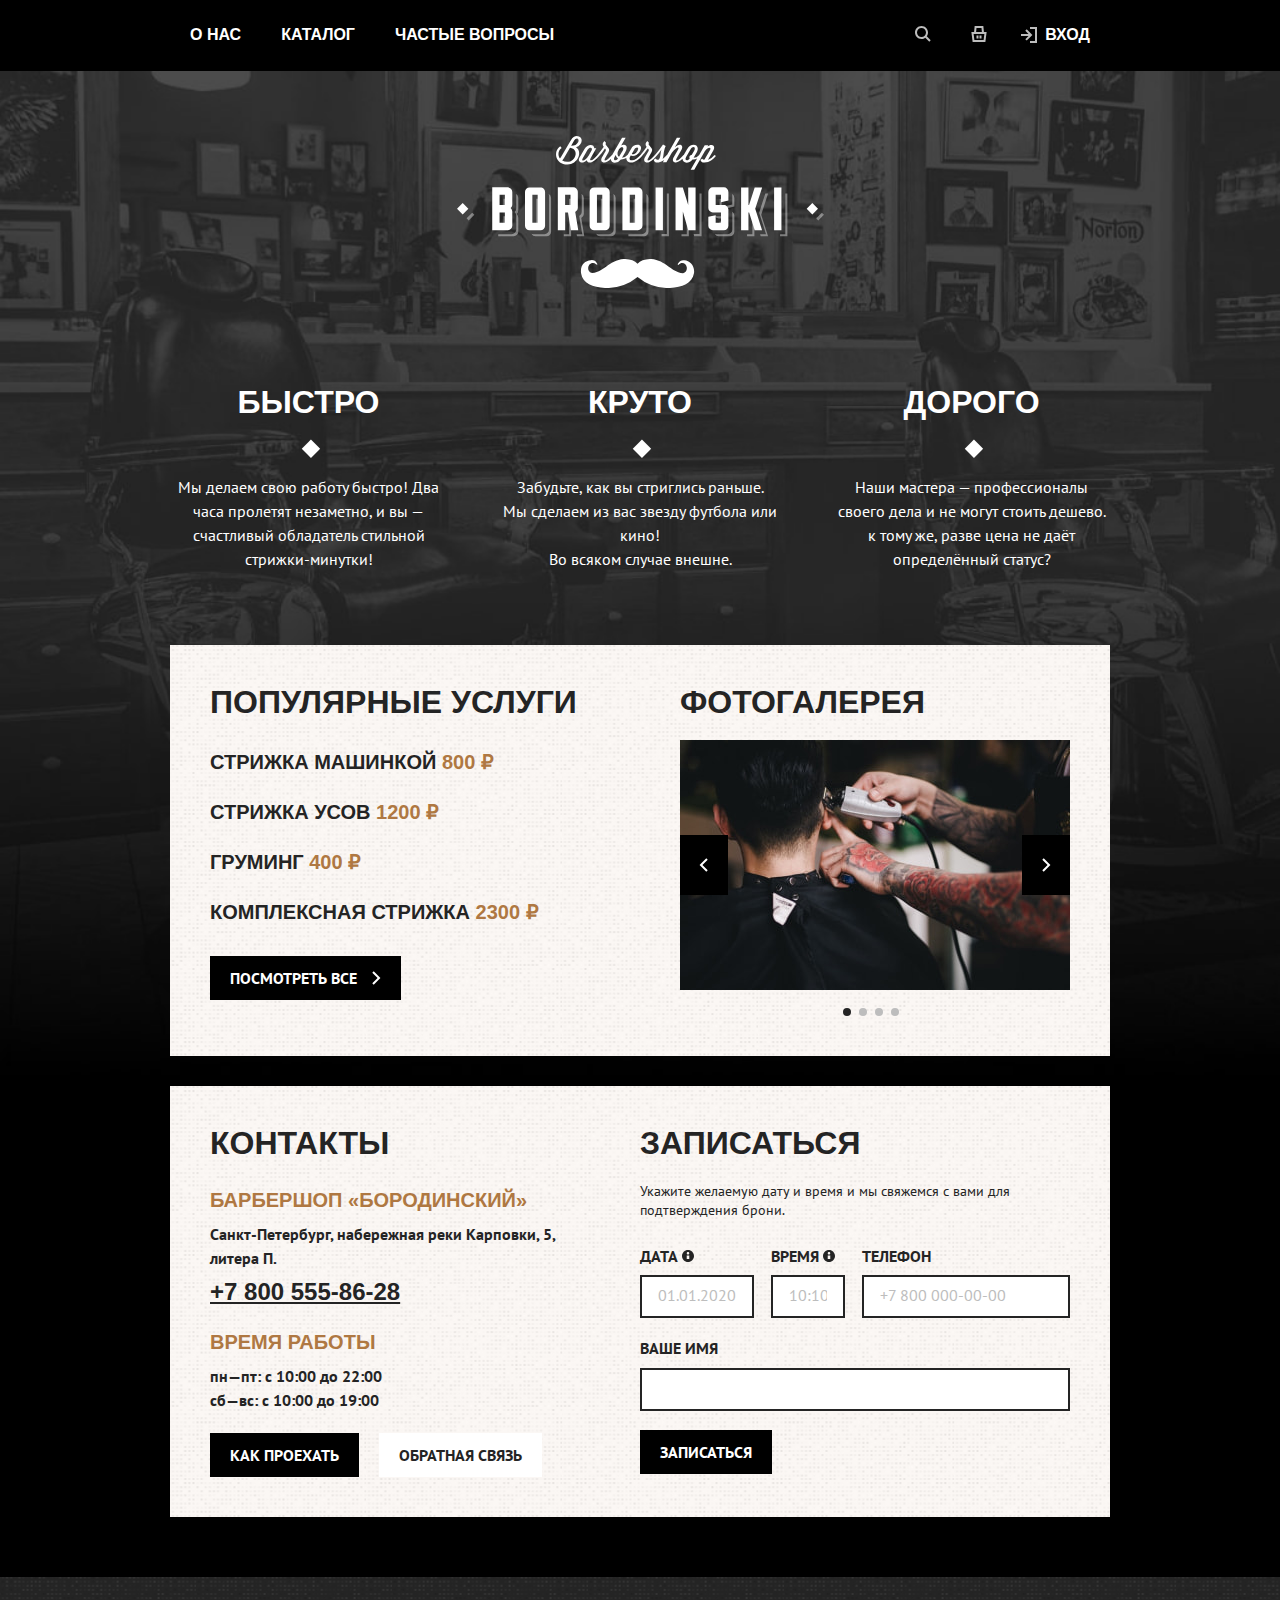
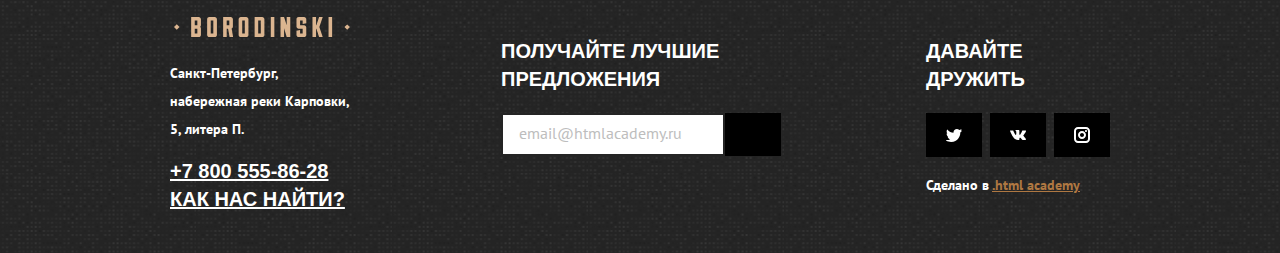
==== commit e7eb19f0: "Add hover/focus states to all buttons and links" ====
--- a/index.html
+++ b/index.html
@@ -130,8 +130,8 @@
               <img src="/images/example-photo.jpg" width="390" height="250" alt="Примеры работы">
 
               <div class="slider-buttons-container">
-                <button class="slider-button slider-button-prev"></button>
-                <button class="slider-button slider-button-next"></button>
+                <button class="button slider-button slider-button-prev"></button>
+                <button class="button slider-button slider-button-next"></button>
               </div>
             </div>
 
@@ -178,7 +178,7 @@
 
             <a class="button" href="#" target="_blank">Как проехать</a>
 
-            <a class="button button-feedback" href="#" target="_blank">Обратная связь</a>
+            <a class="button button-light button-feedback" href="#" target="_blank">Обратная связь</a>
           </section>
 
           <section class="appointment">
@@ -188,24 +188,24 @@
             <form class="appointment-form"  action="http://echo.htmlacademy.ry" method="post">
               <div class="field-group">
                 <label class="appointment-label" for="date">Дата
-                  <span class="info-icon">
+                  <button class="info-icon">
                     <svg width="12" height="12" viewBox="0 0 12 12" fill="#242424" xmlns="http://www.w3.org/2000/svg">
                       <path fill-rule="evenodd" clip-rule="evenodd" d="M6 12C9.31371 12 12 9.31371 12 6C12 2.68629 9.31371 0 6 0C2.68629 0 0 2.68629 0 6C0 9.31371 2.68629 12 6 12ZM7.27273 3.27273C7.27273 3.97564 6.70291 4.54545 6 4.54545C5.29709 4.54545 4.72727 3.97564 4.72727 3.27273C4.72727 2.56982 5.29709 2 6 2C6.70291 2 7.27273 2.56982 7.27273 3.27273ZM7.27273 5.5V9.00001H4.72727V5.5H7.27273Z"/>
                     </svg>
-                  </span>
-                  <span class="visually-hidden">Дополнительная информация</span>
+                    <span class="visually-hidden">Дополнительная информация</span>
+                  </button>
                 </label>
                 <input class="field" id="date" type="text" name="date" placeholder="01.01.2020">
               </div>
 
               <div class="field-group">
                 <label class="appointment-label" for="time">Время
-                  <span class="info-icon">
+                  <button class="info-icon">
                     <svg width="12" height="12" viewBox="0 0 12 12" fill="#242424" xmlns="http://www.w3.org/2000/svg">
                       <path fill-rule="evenodd" clip-rule="evenodd" d="M6 12C9.31371 12 12 9.31371 12 6C12 2.68629 9.31371 0 6 0C2.68629 0 0 2.68629 0 6C0 9.31371 2.68629 12 6 12ZM7.27273 3.27273C7.27273 3.97564 6.70291 4.54545 6 4.54545C5.29709 4.54545 4.72727 3.97564 4.72727 3.27273C4.72727 2.56982 5.29709 2 6 2C6.70291 2 7.27273 2.56982 7.27273 3.27273ZM7.27273 5.5V9.00001H4.72727V5.5H7.27273Z"/>
                     </svg>
-                  </span>
-                  <span class="visually-hidden">Дополнительная информация</span>
+                    <span class="visually-hidden">Дополнительная информация</span>
+                  </button>
                 </label>
                 <input class="field" id="time" type="text" name="time" placeholder="10:10">
               </div>
--- a/styles/styles.css
+++ b/styles/styles.css
@@ -44,12 +44,15 @@
 :root {
   --basic-white: #ffffff;
   --basic-black: #000000;
+  --basic-light: #e7e7e7;
   --basic-extra-light: #f6f6f6;
   --basic-dark: #595959;
+  --special-light: #DBB590;
+  --special-dark: #814B18;
   --basic-extra-dark: #242424;
   --basic-neutral: #bdbdbd;
   --special-neutral: #af7842;
-  --special-dark: #814B18;
+  --status-error: #EA5454;
 }
 
 html {
@@ -89,6 +92,36 @@
   text-align: center;
   text-decoration: none;
   text-transform: uppercase;
+  cursor: pointer;
+}
+
+.button-light {
+  background-color: var(--basic-white);
+  color: var(--basic-extra-dark);
+}
+
+.button:hover {
+  background-color: var(--special-dark);
+}
+
+.button-light:hover {
+  background-color: var(--special-light);
+}
+
+.button:focus {
+  background-color: var(--special-dark);
+  outline: 2px solid #DBB590;
+}
+
+.button-light:focus {
+  background-color: var(--special-light);
+  outline: 2px solid #af7842;
+}
+
+.button:disabled,
+.button:hover:disabled {
+  background-color: var(--basic-dark);
+  color: var(--basic-light);
 }
 
 .visually-hidden {
@@ -169,7 +202,29 @@
 }
 
 .user-nav .login-link {
+  padding: 27px 20px;
   padding-left: 38px;
+}
+
+.nav-link:hover {
+  background-color: var(--basic-dark);
+}
+
+.nav-link:hover svg {
+  fill: var(--basic-extra-dark);
+}
+
+.login-link:hover svg {
+  fill: var(--basic-white);
+}
+
+.nav-link:focus {
+  outline: 4px solid #e7e7e7;
+  outline-offset: -4px;
+}
+
+.login-link:focus svg {
+  fill: var(--basic-white);
 }
 
 .navigation-icon {
@@ -386,8 +441,26 @@
   cursor: pointer;
 }
 
-.pag-button-current {
+.pag-button:focus {
+  background-color: var(--special-light);
+  outline: none;
+}
+
+.pag-button:hover {
+  background-color: var(--special-neutral);
+}
+
+.pag-button:active {
+  background-color: var(--special-light);
+  outline: 1px solid #af7842;
+}
+
+.pag-button-current,
+.pag-button-current:hover,
+.pag-button-current:focus {
   background-color: var(--basic-extra-dark);
+  outline: none;
+  cursor: auto;
 }
 
 /* Contacts */
@@ -439,11 +512,6 @@
 .contacts .button {
   display: inline-block;
   margin-right: 16px;
-}
-
-.button-feedback {
-  background-color: var(--basic-white);
-  color: var(--basic-extra-dark);
 }
 
 /* Appointment */
@@ -490,7 +558,17 @@
 
 .info-icon {
   position: absolute;
+  margin-top: 5px;
   margin-left: 4px;
+  padding: 0;
+  background-color: transparent;
+  border: none;
+  border-radius: 50%;
+  line-height: 0;
+}
+
+.info-icon:focus {
+  outline: 2px solid #DBB590;
 }
 
 .info-icon:hover svg {
@@ -502,7 +580,7 @@
   position: absolute;
   content: "Укажите желаемую дату и время и мы свяжемся с вами для подтверждения брони";
   top: -50%;
-  transform: translateX(-50%) translateY(-90%);
+  transform: translateX(-50%) translateY(-100%);
 
   width: 160px;
   padding: 5px 8px;
@@ -514,6 +592,7 @@
   line-height: 120%;
   font-weight: 400;
   color: var(--basic-white);
+  text-align: left;
   text-transform: none;
 }
 
@@ -542,7 +621,22 @@
   color: var(--basic-neutral);
 }
 
-
+.field:hover {
+  border-color: var(--special-neutral);
+  cursor: pointer;
+}
+
+.field:focus {
+  border-color: var(--special-neutral);
+  outline: 2px solid #DBB590;
+}
+
+.field:disabled,
+.field:disabled:hover {
+  background-color: var(--basic-light);
+  border-color: var(--basic-dark);
+  cursor: auto;
+}
 
 /* Catalog */
 
@@ -658,6 +752,17 @@
 
 .toggle-max {
   right: -10px;
+}
+
+.range-toggle:hover {
+  background-color: var(--special-light);
+  cursor: pointer;
+}
+
+.range-toggle:active,
+.range-toggle:focus {
+  background-color: var(--special-light);
+  outline: 3px solid #af7842;
 }
 
 .price-fields-container {
@@ -766,6 +871,14 @@
   background-color: var(--basic-extra-dark);
 }
 
+.control-group:hover .control-mark {
+  border-color: var(--special-neutral);
+}
+
+.control:disabled + .control-mark {
+  border-color: var(--basic-neutral);
+}
+
 /* Sorting */
 
 .sorting-container {
@@ -799,8 +912,19 @@
   appearance: none;
 }
 
+.sorting-select:hover {
+  border-color: var(--special-neutral);
+  cursor: pointer;
+}
+
+.sorting-select:focus {
+  border-color: var(--special-neutral);
+  outline: 2px solid #DBB590;
+}
+
 .view-buttons-container {
   display: flex;
+  align-items: center;
   max-width: 400px;
 }
 
@@ -813,10 +937,27 @@
 
 .view-button-current {
   background-color: var(--basic-black);
+  cursor: auto;
 }
 
 .view-button-current svg {
   fill: var(--basic-white);
+}
+
+.view-button:hover {
+  background-color: var(--special-light);
+}
+
+.view-button:focus {
+  background-color: var(--special-light);
+  outline: 2px solid #af7842;
+}
+
+.view-button-current:hover,
+.view-button-current:focus {
+  background-color: var(--basic-black);
+  outline: 2px solid #af7842;
+  cursor: auto;
 }
 
 /* Cards */
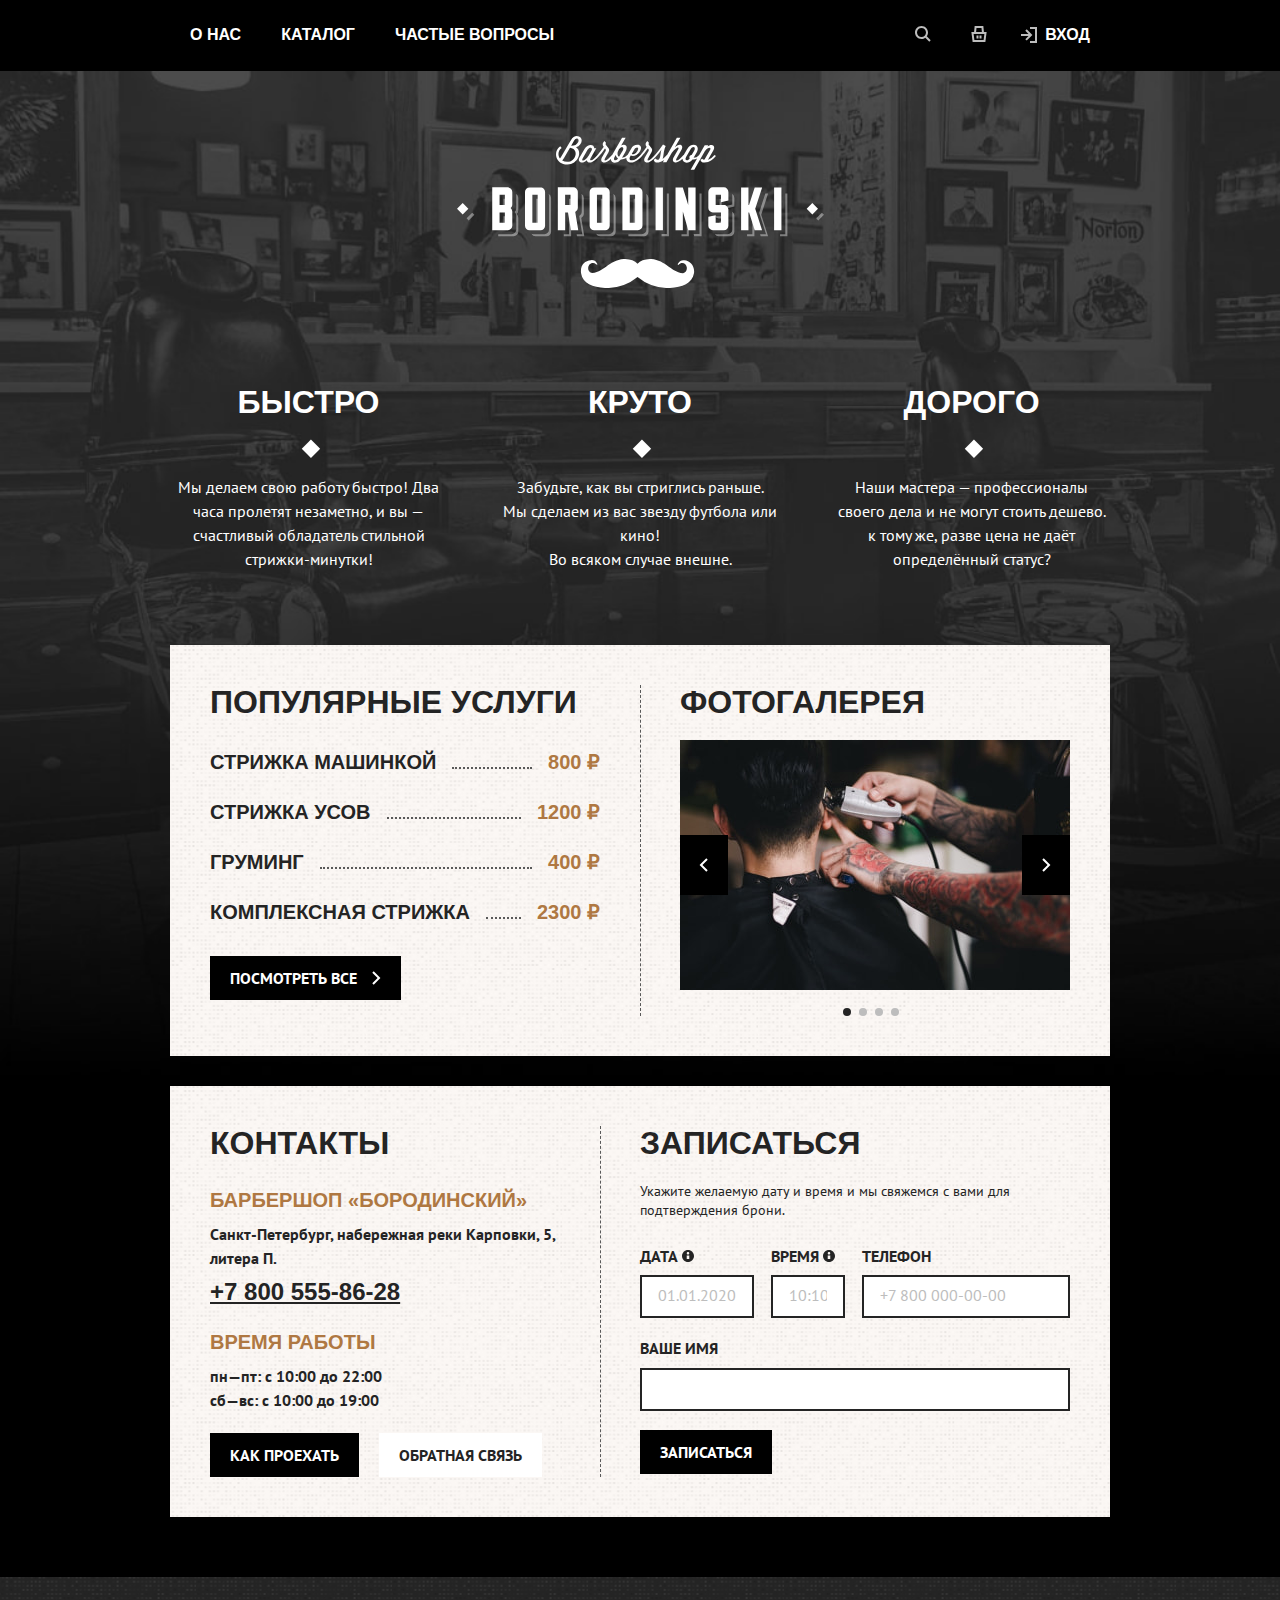
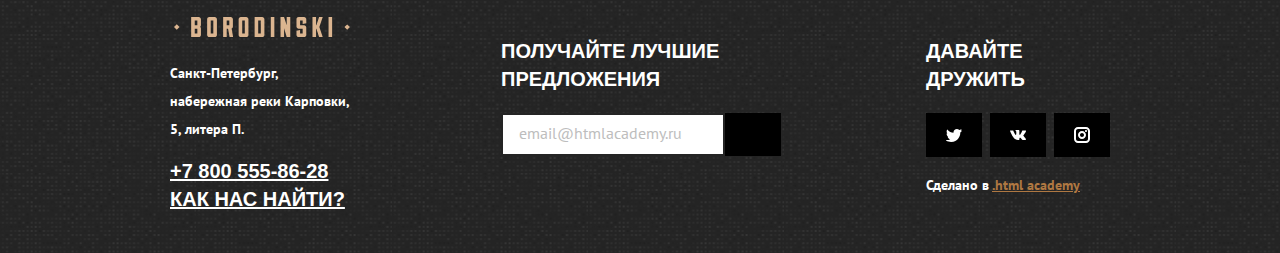
==== commit cc5aa828: "Add login modal block" ====
--- a/index.html
+++ b/index.html
@@ -54,6 +54,33 @@
               </svg>
               <span class="visually-hidden">Корзина</span>
             </a>
+
+            <!-- Delete class "cart-close" to show cart block -->
+            <div class="cart cart-close">
+              <h2 class="cart-title">Корзина</h2>
+              <button class="button-close" type="button">2
+                <span class="visually-hidden">Закрыть окно корзины</span>
+              </button>
+
+              <div class="cart-content">
+                <ul class="cart-list">
+                  <li class="cart-item">
+                    <h3 class="cart-item-title">Стрижка машинкой</h3>
+                    <p class="cart-item-price">800 ₽</p>
+                    <button class="button">
+                      <span class="visually-hidden">Удалить из корзины</span>
+                    </button>
+                  </li>
+                  <li class="cart-item">
+                    <h3 class="cart-item-title">Стрижка усов</h3>
+                    <p class="cart-item-price">1200 ₽</p>
+                    <button class="button">
+                      <span class="visually-hidden">Удалить из корзины</span>
+                    </button>
+                  </li>
+                </ul>
+              </div>
+            </div>
           </li>
           <li class="nav-item">
             <a class="nav-link login-link" href="#">Вход
@@ -293,5 +320,37 @@
         </section>
       </div>
     </footer>
+
+    <!-- Delete class "modal-close" to open modal block -->
+    <div class="modal-wrapper modal-close">
+      <div class="modal modal-login">
+        <h2 class="modal-title">Личный кабинет</h2>
+        <button class="modal-button-close"></button>
+
+        <form class="login-form" action="https://echo.htmlacademy.ru">
+          <div class="field-group">
+            <label class="visually-hidden" for="login">Ваш логин</label>
+            <input class="field" type="text" id="login" name="login" placeholder="Логин" required>
+          </div>
+          <div class="field-group">
+            <label class="visually-hidden" for="password">Пароль</label>
+            <input class="field" type="password" id="password" name="password" placeholder="Пароль" required>
+          </div>
+
+          <div class="login-recovery">
+            <label class="control-group">
+              <input class="control" type="checkbox" name="remember-me" value="cheched" checked>
+              <span class="control-mark"></span>
+              <span class="control-label">Запомнить меня</span>
+            </label>
+
+            <a class="recovery" href="#">Забыл пароль</a>
+          </div>
+
+          <button class="button" type="submit">Войти</button>
+          <a class="button button-light" href="#">Регистрация</a>
+        </form>
+      </div>
+    </div>
   </body>
 </html>
--- a/styles/styles.css
+++ b/styles/styles.css
@@ -176,6 +176,10 @@
   margin-left: auto;
 }
 
+.nav-item {
+  position: relative;
+}
+
 .nav-link {
   position: relative;
   display: block;
@@ -240,6 +244,109 @@
   left: 14px;
   right: auto;
   margin: auto 0;
+}
+
+/* Cart */
+
+.cart {
+  position: absolute;
+  top: 0;
+  right: 0;
+  z-index: 1;
+
+  min-width: 300px;
+  padding: 40px;
+
+  background-color: var(--basic-white);
+  color: var(--basic-black);
+}
+
+.cart-title {
+  margin: 0;
+  margin-bottom: 24px;
+
+  font-size: 32px;
+  line-height: 110%;
+}
+
+.button-close {
+  position: absolute;
+  top: 0;
+  right: 0;
+  padding: 24px 20px;
+  padding-left: 44px;
+
+  background-color: var(--basic-white);
+  background-image: url(/images/icons/cart.svg);
+  background-repeat: no-repeat;
+  background-position: center left 20px;
+  border: none;
+
+  font-family: "PT Sans Narrow", sans-serif;
+  font-size: 16px;
+  line-height: 140%;
+  font-weight: 700;
+
+  cursor: pointer;
+}
+
+.button-close:hover {
+  background-color: var(--special-light);
+}
+
+.button-close:focus {
+  background-color: var(--special-light);
+  outline: 2px solid #af7842;
+}
+
+.cart-content {
+  width: 340px;
+}
+
+.cart-list {
+  padding: 0;
+  list-style-type: none;
+}
+
+.cart-item {
+  display: grid;
+  grid-template-columns: 1fr auto;
+  row-gap: 8px;
+}
+
+.cart-item-title {
+  margin: 0;
+
+  font-size: 20px;
+}
+
+.cart-item-price {
+  margin: 0;
+
+  line-height: 150%;
+  color: var(--special-neutral);
+}
+
+.cart .button {
+  grid-column: 2/3;
+  grid-row: 1/3;
+
+  width: 56px;
+  height: 44px;
+
+  background-image: url(/images/icons/trash.svg);
+  background-repeat: no-repeat;
+  background-position: center;
+}
+
+.cart-item + .cart-item {
+  margin-top: 22px;
+  padding-top: 24px;
+  border-top: 1px dashed #000000;
+}
+
+.cart-close {
+  display: none;
 }
 
 
@@ -310,6 +417,7 @@
 /* Services */
 
 .section-container {
+  position: relative;
   display: flex;
   justify-content: space-between;
   width: 940px;
@@ -321,6 +429,22 @@
 
   font-weight: 700;
   color: var(--basic-extra-dark);
+}
+
+.section-container::before {
+  content: "";
+  position: absolute;
+  top: 40px;
+  bottom: 40px;
+  border-right: 1px dashed #595959;
+}
+
+.section-container:first-of-type::before {
+  left: 470px;
+}
+
+.section-container:last-of-type::before {
+  left: 430px;
 }
 
 .services {
@@ -330,6 +454,11 @@
   line-height: 140%;
   text-transform: uppercase;
 }
+.services-item {
+  display: flex;
+  justify-content: space-between;
+  align-items: baseline;
+}
 
 .section-title {
   margin: 0;
@@ -353,7 +482,17 @@
 }
 
 .service-price {
+  order: 3;
   color: var(--special-neutral);
+}
+
+.services-item::before {
+  content: "";
+  flex-grow: 1;
+  order: 2;
+  margin-right: 16px;
+  margin-left: 16px;
+  border-bottom: 2px dotted #595959;
 }
 
 .button-all {
@@ -1175,3 +1314,84 @@
 .copy a {
   color: var(--special-neutral);
 }
+
+
+/* Modal */
+
+.modal-wrapper {
+  position: fixed;
+  display: flex;
+  width: 100%;
+  height: 100%;
+  background-color: rgb(36, 36, 36, 0.8);
+}
+
+.modal {
+  position: relative;
+  min-width: 400px;
+  margin: auto;
+  padding: 40px;
+  background-color: var(--basic-white);
+
+  color: var(--basic-black);
+}
+
+.modal-close {
+  display: none;
+}
+
+.modal-login {
+  width: 440px;
+}
+
+.modal-title {
+  margin: 0;
+  margin-bottom: 24px;
+
+  font-family: "PT Sans Narrow" ,sans-serif;
+  font-size: 32px;
+  line-height: 110%;
+  text-transform: uppercase;
+}
+
+.modal-button-close {
+  position: absolute;
+  top: 0;
+  right: 0;
+
+  width: 56px;
+  height: 44px;
+  padding: 14px 20px;
+
+  background-color: var(--basic-white);
+  background-image: url(/images/icons/close.svg);
+  background-repeat: no-repeat;
+  background-position: center;
+  border: none;
+  cursor: pointer;
+}
+
+.login-form {
+  display: grid;
+  row-gap: 16px;
+}
+
+.login-form .field {
+  padding: 10px 16px;
+
+  font-size: 16px;
+  line-height: 130%;
+}
+
+.login-recovery {
+  display: flex;
+  justify-content: space-between;
+}
+
+.login-recovery .control-group {
+  margin-bottom: 0;
+}
+
+.recovery {
+  color: var(--basic-black);
+}
